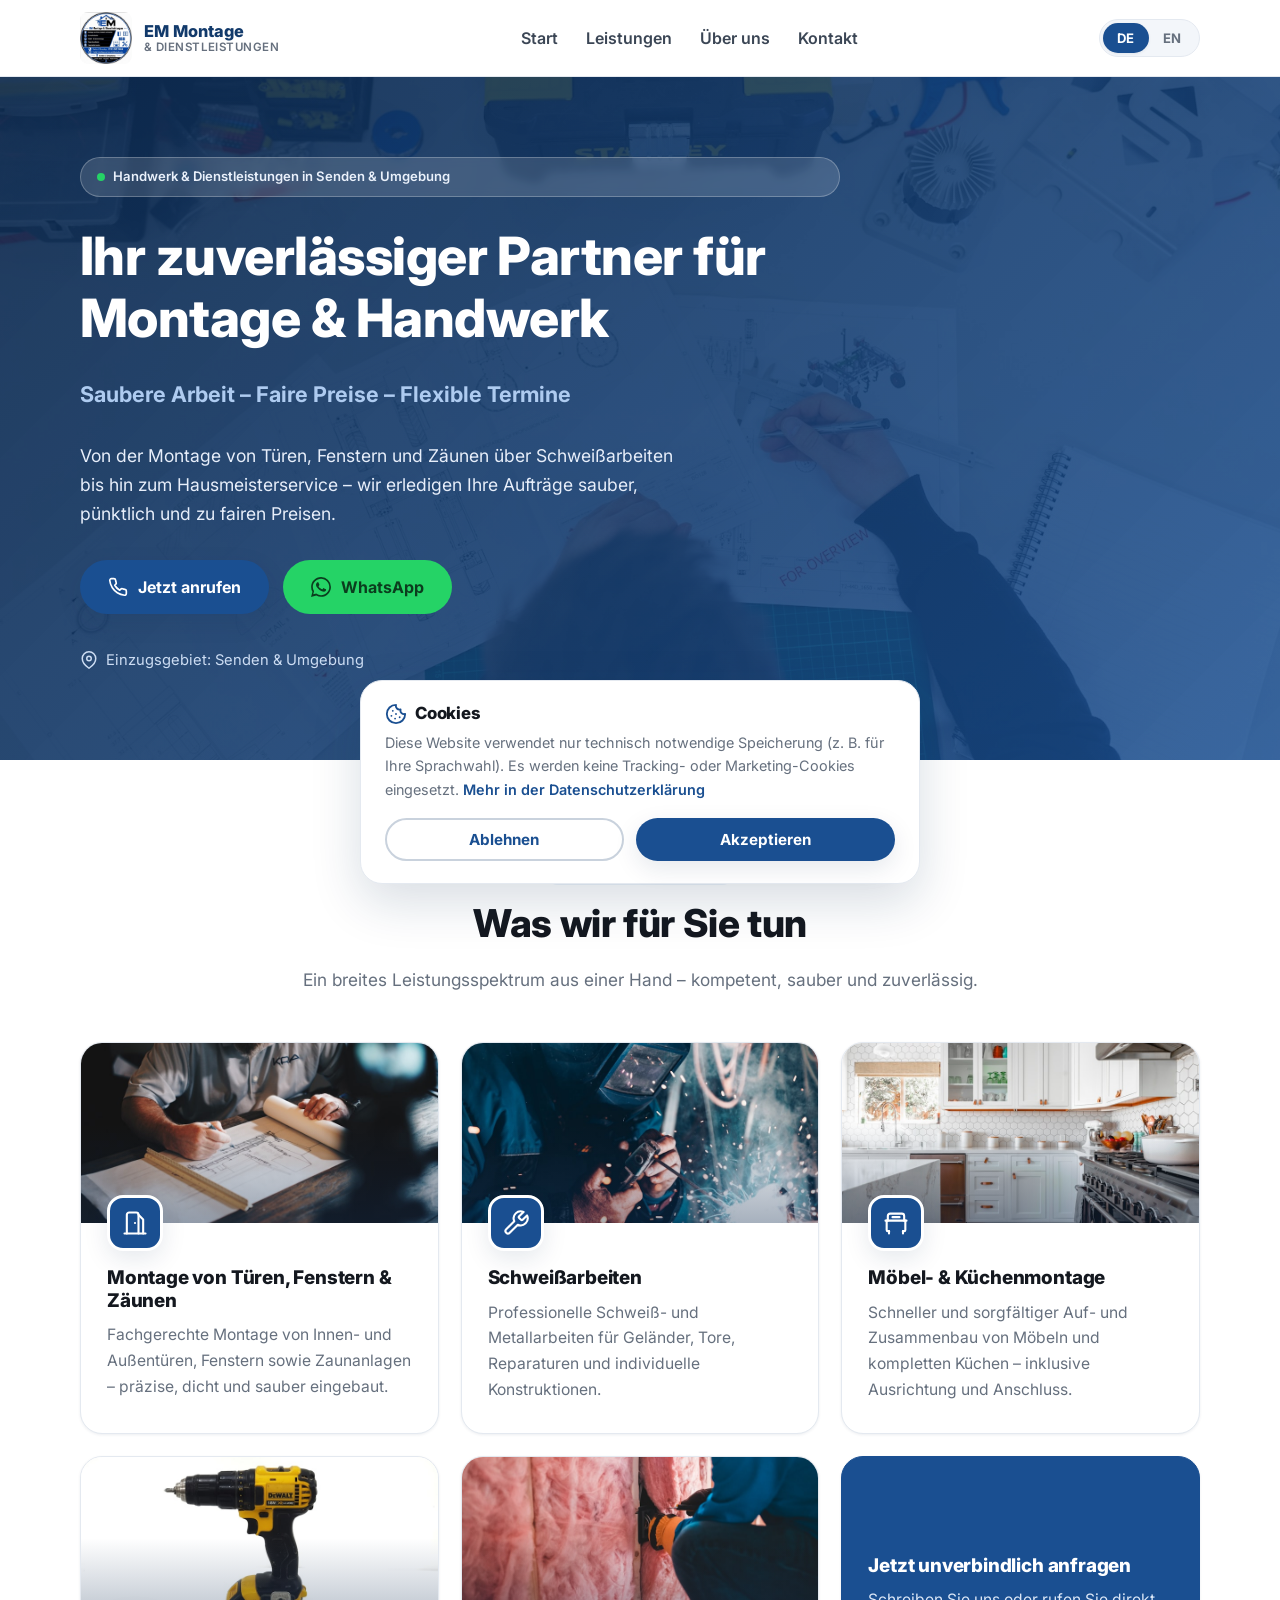
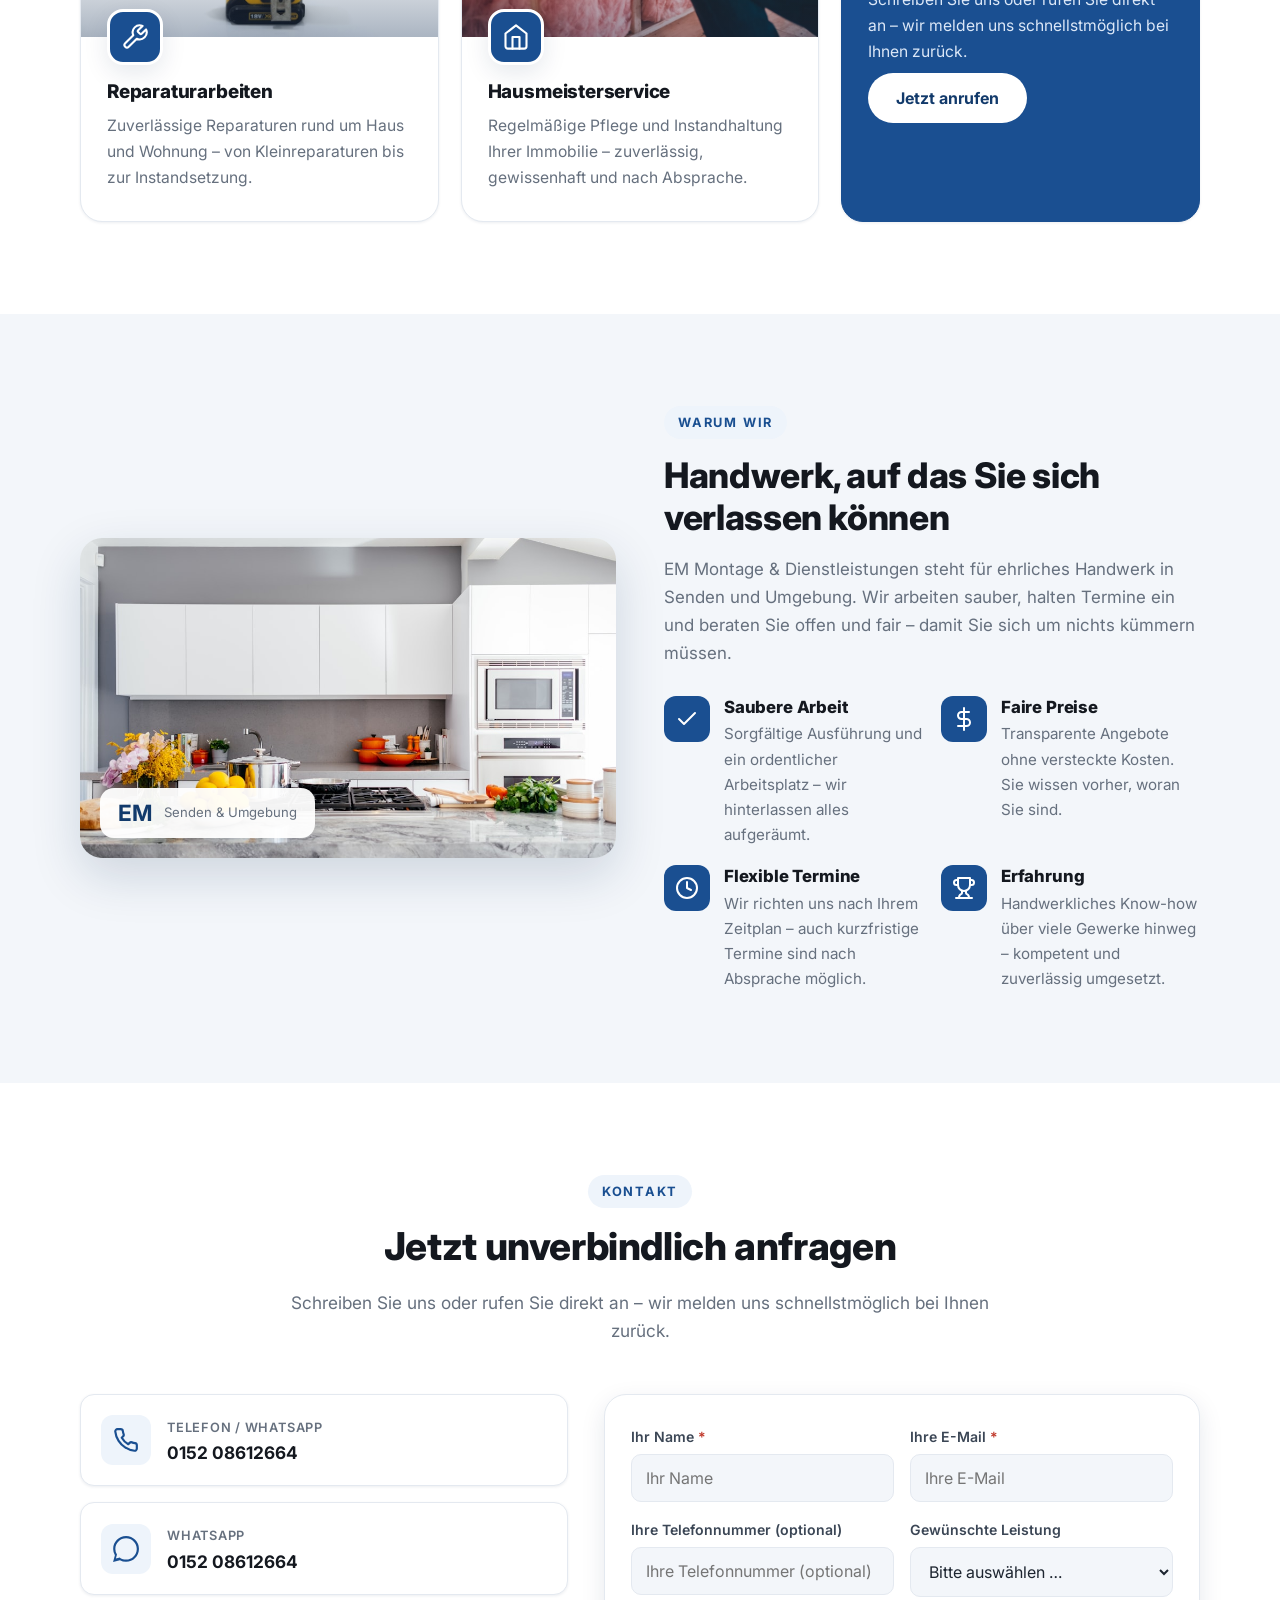
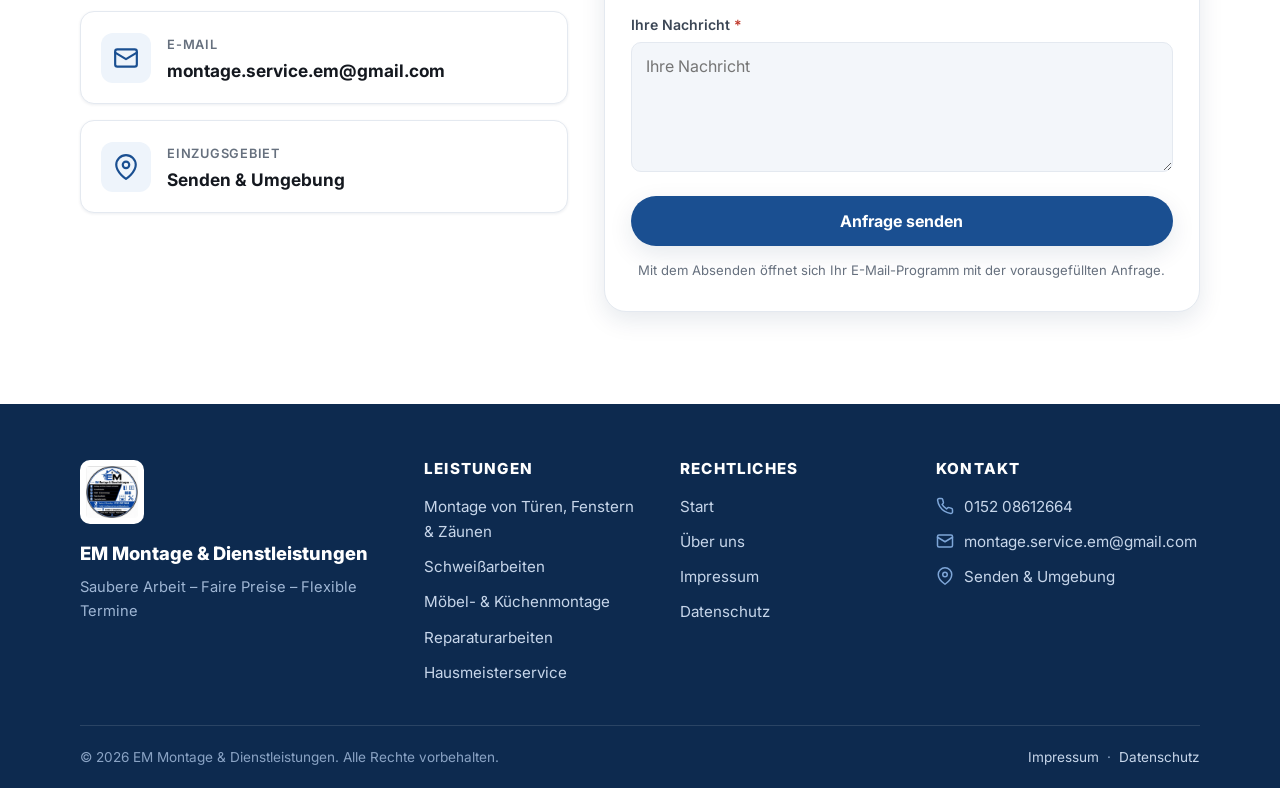
==== index.html @ 09f966a9 "feat: zweisprachige One-Page-Website für EM Montage & Dienstleistungen - Hero, Leistungen (5 Karten " ====
<!DOCTYPE html>
<html lang="de">
  <head>
    <meta charset="UTF-8" />
    <meta name="viewport" content="width=device-width, initial-scale=1.0" />
    <title data-i18n="meta.title">EM Montage & Dienstleistungen – Senden & Umgebung</title>
    <meta name="description" data-i18n-attr="content:meta.description" content="" />
    <meta name="theme-color" content="#1a4f91" />

    <!-- Schriftart -->
    <link rel="preconnect" href="https://fonts.googleapis.com" />
    <link rel="preconnect" href="https://fonts.gstatic.com" crossorigin />
    <link
      href="https://fonts.googleapis.com/css2?family=Inter:wght@400;500;600;700;800&display=swap"
      rel="stylesheet"
    />

    <link rel="icon" type="image/png" href="assets/img/EM_logo.png" />
    <link rel="stylesheet" href="css/styles.css" />
  </head>
  <body>
    <a class="skip-link" href="#leistungen">Zum Inhalt springen</a>

    <!-- ====================== HEADER / NAVBAR ====================== -->
    <header class="site-header">
      <div class="container navbar">
        <a class="brand" href="#start" aria-label="EM Montage & Dienstleistungen – Startseite">
          <img
            class="brand__logo"
            src="assets/img/EM_logo.png"
            alt="EM Montage & Dienstleistungen Logo"
          />
          <span class="brand__text">
            <span class="brand__name">EM Montage</span>
            <span class="brand__sub">& Dienstleistungen</span>
          </span>
        </a>

        <nav class="nav" id="primary-nav" aria-label="Hauptnavigation">
          <ul class="nav__list">
            <li><a class="nav__link" href="#start" data-i18n="nav.home">Start</a></li>
            <li><a class="nav__link" href="#leistungen" data-i18n="nav.services">Leistungen</a></li>
            <li><a class="nav__link" href="#ueber-uns" data-i18n="nav.about">Über uns</a></li>
            <li><a class="nav__link" href="#kontakt" data-i18n="nav.contact">Kontakt</a></li>
          </ul>
        </nav>

        <div class="nav-actions">
          <div class="lang-switch" role="group" data-i18n-attr="aria-label:nav.langLabel" aria-label="Sprache wechseln">
            <button type="button" class="lang-btn" data-lang-btn="de" aria-pressed="true">DE</button>
            <button type="button" class="lang-btn" data-lang-btn="en" aria-pressed="false">EN</button>
          </div>
          <button
            type="button"
            class="nav-toggle"
            data-nav-toggle
            aria-expanded="false"
            aria-controls="primary-nav"
            data-i18n-attr="aria-label:nav.menu"
            aria-label="Menü öffnen"
          >
            <span></span><span></span><span></span>
          </button>
        </div>
      </div>
    </header>

    <main>
      <!-- ====================== HERO ====================== -->
      <section class="hero" id="start">
        <div class="container">
          <div class="hero__inner">
            <span class="hero__badge" data-i18n="hero.badge"></span>
            <h1 class="hero__title" data-i18n="hero.title"></h1>
            <p class="hero__slogan" data-i18n="hero.slogan"></p>
            <p class="hero__text" data-i18n="hero.text"></p>
            <div class="hero__actions">
              <a class="btn btn--primary" href="tel:+4915208612664">
                <svg viewBox="0 0 24 24" fill="none" stroke="currentColor" stroke-width="2" stroke-linecap="round" stroke-linejoin="round" aria-hidden="true"><path d="M22 16.92v3a2 2 0 0 1-2.18 2 19.79 19.79 0 0 1-8.63-3.07 19.5 19.5 0 0 1-6-6 19.79 19.79 0 0 1-3.07-8.67A2 2 0 0 1 4.11 2h3a2 2 0 0 1 2 1.72c.13.96.36 1.9.7 2.81a2 2 0 0 1-.45 2.11L8.09 9.91a16 16 0 0 0 6 6l1.27-1.27a2 2 0 0 1 2.11-.45c.91.34 1.85.57 2.81.7A2 2 0 0 1 22 16.92z"/></svg>
                <span data-i18n="hero.callBtn">Jetzt anrufen</span>
              </a>
              <a class="btn btn--whatsapp" href="https://wa.me/4915208612664" target="_blank" rel="noopener">
                <svg viewBox="0 0 24 24" fill="currentColor" aria-hidden="true"><path d="M.057 24l1.687-6.163a11.867 11.867 0 0 1-1.587-5.946C.16 5.335 5.495 0 12.05 0a11.817 11.817 0 0 1 8.413 3.488 11.824 11.824 0 0 1 3.48 8.414c-.003 6.557-5.338 11.892-11.893 11.892a11.9 11.9 0 0 1-5.688-1.448L.057 24zm6.597-3.807c1.676.995 3.276 1.591 5.392 1.592 5.448 0 9.886-4.434 9.889-9.885.002-5.462-4.415-9.89-9.881-9.892-5.452 0-9.887 4.434-9.889 9.884a9.86 9.86 0 0 0 1.512 5.26l-.999 3.648 3.736-.981zm11.387-5.464c-.074-.124-.272-.198-.57-.347-.297-.149-1.758-.868-2.031-.967-.272-.099-.47-.149-.669.149-.198.297-.768.967-.941 1.165-.173.198-.347.223-.644.074-.297-.149-1.255-.462-2.39-1.475-.883-.788-1.48-1.761-1.653-2.059-.173-.297-.018-.458.13-.606.134-.133.297-.347.446-.521.151-.172.2-.296.3-.495.099-.198.05-.372-.025-.521-.075-.148-.669-1.611-.916-2.206-.242-.579-.487-.501-.669-.51l-.57-.01c-.198 0-.52.074-.792.372s-1.04 1.016-1.04 2.479 1.065 2.876 1.213 3.074c.149.198 2.095 3.2 5.076 4.487.71.306 1.263.489 1.694.626.712.226 1.36.194 1.872.118.571-.085 1.758-.719 2.006-1.413.247-.694.247-1.289.173-1.413z"/></svg>
                <span data-i18n="hero.whatsappBtn">WhatsApp</span>
              </a>
            </div>
            <span class="hero__region">
              <svg viewBox="0 0 24 24" fill="none" stroke="currentColor" stroke-width="2" stroke-linecap="round" stroke-linejoin="round" aria-hidden="true"><path d="M21 10c0 7-9 13-9 13s-9-6-9-13a9 9 0 0 1 18 0z"/><circle cx="12" cy="10" r="3"/></svg>
              <span data-i18n="hero.regionLabel"></span>
            </span>
          </div>
        </div>
      </section>

      <!-- ====================== LEISTUNGEN ====================== -->
      <section class="section" id="leistungen">
        <div class="container">
          <div class="section__head" data-reveal>
            <span class="eyebrow" data-i18n="services.eyebrow"></span>
            <h2 class="section__title" data-i18n="services.title"></h2>
            <p class="section__subtitle" data-i18n="services.subtitle"></p>
          </div>

          <div class="services-grid">
            <!-- 1: Türen, Fenster, Zäune -->
            <article class="service-card" data-reveal data-reveal-delay="1">
              <div class="service-card__media">
                <img src="assets/img/service-tueren.jpg" alt="Montage von Türen und Fenstern" loading="lazy" />
              </div>
              <div class="service-card__body">
                <span class="service-card__icon">
                  <svg viewBox="0 0 24 24" fill="none" stroke="currentColor" stroke-width="1.8" stroke-linecap="round" stroke-linejoin="round" aria-hidden="true"><path d="M3 21h18"/><path d="M5 21V5a2 2 0 0 1 2-2h6a2 2 0 0 1 2 2v16"/><path d="M12 12h.01"/><path d="M19 21V9l-4-4"/></svg>
                </span>
                <h3 class="service-card__title" data-i18n="services.1.title"></h3>
                <p class="service-card__text" data-i18n="services.1.text"></p>
              </div>
            </article>

            <!-- 2: Schweißarbeiten -->
            <article class="service-card" data-reveal data-reveal-delay="2">
              <div class="service-card__media">
                <img src="assets/img/service-schweissen.jpg" alt="Schweißarbeiten" loading="lazy" />
              </div>
              <div class="service-card__body">
                <span class="service-card__icon">
                  <svg viewBox="0 0 24 24" fill="none" stroke="currentColor" stroke-width="1.8" stroke-linecap="round" stroke-linejoin="round" aria-hidden="true"><path d="M14.7 6.3a1 1 0 0 0 0 1.4l1.6 1.6a1 1 0 0 0 1.4 0l3.77-3.77a6 6 0 0 1-7.94 7.94l-6.91 6.91a2.12 2.12 0 0 1-3-3l6.91-6.91a6 6 0 0 1 7.94-7.94l-3.76 3.76z"/></svg>
                </span>
                <h3 class="service-card__title" data-i18n="services.2.title"></h3>
                <p class="service-card__text" data-i18n="services.2.text"></p>
              </div>
            </article>

            <!-- 3: Möbel- & Küchenmontage -->
            <article class="service-card" data-reveal data-reveal-delay="3">
              <div class="service-card__media">
                <img src="assets/img/service-kueche.jpg" alt="Möbel- und Küchenmontage" loading="lazy" />
              </div>
              <div class="service-card__body">
                <span class="service-card__icon">
                  <svg viewBox="0 0 24 24" fill="none" stroke="currentColor" stroke-width="1.8" stroke-linecap="round" stroke-linejoin="round" aria-hidden="true"><path d="M3 10h18"/><path d="M5 10V6a2 2 0 0 1 2-2h10a2 2 0 0 1 2 2v4"/><path d="M4 10v8a1 1 0 0 0 1 1h1"/><path d="M20 10v8a1 1 0 0 1-1 1h-1"/><path d="M6 19v2"/><path d="M18 19v2"/><path d="M9 7h6"/></svg>
                </span>
                <h3 class="service-card__title" data-i18n="services.3.title"></h3>
                <p class="service-card__text" data-i18n="services.3.text"></p>
              </div>
            </article>

            <!-- 4: Reparaturarbeiten -->
            <article class="service-card" data-reveal data-reveal-delay="1">
              <div class="service-card__media">
                <img src="assets/img/service-reparatur.jpg" alt="Reparaturarbeiten" loading="lazy" />
              </div>
              <div class="service-card__body">
                <span class="service-card__icon">
                  <svg viewBox="0 0 24 24" fill="none" stroke="currentColor" stroke-width="1.8" stroke-linecap="round" stroke-linejoin="round" aria-hidden="true"><path d="M14.7 6.3a1 1 0 0 0 0 1.4l1.6 1.6a1 1 0 0 0 1.4 0l3.77-3.77a6 6 0 0 1-7.94 7.94l-6.91 6.91a2.12 2.12 0 0 1-3-3l6.91-6.91a6 6 0 0 1 7.94-7.94l-3.76 3.76z"/></svg>
                </span>
                <h3 class="service-card__title" data-i18n="services.4.title"></h3>
                <p class="service-card__text" data-i18n="services.4.text"></p>
              </div>
            </article>

            <!-- 5: Hausmeisterservice -->
            <article class="service-card" data-reveal data-reveal-delay="2">
              <div class="service-card__media">
                <img src="assets/img/service-hausmeister.jpg" alt="Hausmeisterservice" loading="lazy" />
              </div>
              <div class="service-card__body">
                <span class="service-card__icon">
                  <svg viewBox="0 0 24 24" fill="none" stroke="currentColor" stroke-width="1.8" stroke-linecap="round" stroke-linejoin="round" aria-hidden="true"><path d="m3 9 9-7 9 7v11a2 2 0 0 1-2 2H5a2 2 0 0 1-2-2z"/><path d="M9 22V12h6v10"/></svg>
                </span>
                <h3 class="service-card__title" data-i18n="services.5.title"></h3>
                <p class="service-card__text" data-i18n="services.5.text"></p>
              </div>
            </article>

            <!-- CTA-Karte -->
            <article class="service-card service-card--cta" data-reveal data-reveal-delay="3" style="background:var(--blue);border-color:var(--blue);color:#fff;">
              <h3 class="service-card__title" style="color:#fff" data-i18n="contact.title"></h3>
              <p class="service-card__text" style="color:#dbe7f7" data-i18n="contact.subtitle"></p>
              <a class="btn btn--light" href="#kontakt" style="margin-top:8px;align-self:flex-start" data-i18n="hero.callBtn"></a>
            </article>
          </div>
        </div>
      </section>

      <!-- ====================== ÜBER UNS ====================== -->
      <section class="section section--tint" id="ueber-uns">
        <div class="container">
          <div class="about">
            <div class="about__media" data-reveal>
              <img
                src="assets/img/about.jpg"
                alt="Handwerker bei der Arbeit"
                loading="lazy"
              />
              <div class="about__badge">
                <strong>EM</strong>
                <span data-i18n="footer.region">Senden &amp; Umgebung</span>
              </div>
            </div>

            <div data-reveal data-reveal-delay="1">
              <span class="eyebrow" data-i18n="about.eyebrow"></span>
              <h2 class="about__title" data-i18n="about.title"></h2>
              <p class="about__text" data-i18n="about.text"></p>

              <div class="trust-grid">
                <div class="trust-item">
                  <span class="trust-item__icon">
                    <svg viewBox="0 0 24 24" fill="none" stroke="currentColor" stroke-width="2" stroke-linecap="round" stroke-linejoin="round" aria-hidden="true"><path d="M20 6 9 17l-5-5"/></svg>
                  </span>
                  <div>
                    <h3 data-i18n="about.point1.title"></h3>
                    <p data-i18n="about.point1.text"></p>
                  </div>
                </div>
                <div class="trust-item">
                  <span class="trust-item__icon">
                    <svg viewBox="0 0 24 24" fill="none" stroke="currentColor" stroke-width="2" stroke-linecap="round" stroke-linejoin="round" aria-hidden="true"><line x1="12" y1="1" x2="12" y2="23"/><path d="M17 5H9.5a3.5 3.5 0 0 0 0 7h5a3.5 3.5 0 0 1 0 7H6"/></svg>
                  </span>
                  <div>
                    <h3 data-i18n="about.point2.title"></h3>
                    <p data-i18n="about.point2.text"></p>
                  </div>
                </div>
                <div class="trust-item">
                  <span class="trust-item__icon">
                    <svg viewBox="0 0 24 24" fill="none" stroke="currentColor" stroke-width="2" stroke-linecap="round" stroke-linejoin="round" aria-hidden="true"><circle cx="12" cy="12" r="10"/><polyline points="12 6 12 12 16 14"/></svg>
                  </span>
                  <div>
                    <h3 data-i18n="about.point3.title"></h3>
                    <p data-i18n="about.point3.text"></p>
                  </div>
                </div>
                <div class="trust-item">
                  <span class="trust-item__icon">
                    <svg viewBox="0 0 24 24" fill="none" stroke="currentColor" stroke-width="2" stroke-linecap="round" stroke-linejoin="round" aria-hidden="true"><path d="M6 9H4.5a2.5 2.5 0 0 1 0-5H6"/><path d="M18 9h1.5a2.5 2.5 0 0 0 0-5H18"/><path d="M4 22h16"/><path d="M10 14.66V17c0 .55-.47.98-.97 1.21C7.85 18.75 7 20.24 7 22"/><path d="M14 14.66V17c0 .55.47.98.97 1.21C16.15 18.75 17 20.24 17 22"/><path d="M18 2H6v7a6 6 0 0 0 12 0V2Z"/></svg>
                  </span>
                  <div>
                    <h3 data-i18n="about.point4.title"></h3>
                    <p data-i18n="about.point4.text"></p>
                  </div>
                </div>
              </div>
            </div>
          </div>
        </div>
      </section>

      <!-- ====================== KONTAKT ====================== -->
      <section class="section" id="kontakt">
        <div class="container">
          <div class="section__head" data-reveal>
            <span class="eyebrow" data-i18n="contact.eyebrow"></span>
            <h2 class="section__title" data-i18n="contact.title"></h2>
            <p class="section__subtitle" data-i18n="contact.subtitle"></p>
          </div>

          <div class="contact">
            <!-- Kontaktinfos -->
            <div class="contact-info" data-reveal>
              <a class="contact-card" href="tel:+4915208612664">
                <span class="contact-card__icon">
                  <svg viewBox="0 0 24 24" fill="none" stroke="currentColor" stroke-width="2" stroke-linecap="round" stroke-linejoin="round" aria-hidden="true"><path d="M22 16.92v3a2 2 0 0 1-2.18 2 19.79 19.79 0 0 1-8.63-3.07 19.5 19.5 0 0 1-6-6 19.79 19.79 0 0 1-3.07-8.67A2 2 0 0 1 4.11 2h3a2 2 0 0 1 2 1.72c.13.96.36 1.9.7 2.81a2 2 0 0 1-.45 2.11L8.09 9.91a16 16 0 0 0 6 6l1.27-1.27a2 2 0 0 1 2.11-.45c.91.34 1.85.57 2.81.7A2 2 0 0 1 22 16.92z"/></svg>
                </span>
                <span>
                  <span class="contact-card__label" data-i18n="contact.phoneLabel"></span><br />
                  <span class="contact-card__value">0152 08612664</span>
                </span>
              </a>

              <a class="contact-card" href="https://wa.me/4915208612664" target="_blank" rel="noopener">
                <span class="contact-card__icon">
                  <svg viewBox="0 0 24 24" fill="currentColor" aria-hidden="true"><path d="M.057 24l1.687-6.163a11.867 11.867 0 0 1-1.587-5.946C.16 5.335 5.495 0 12.05 0a11.817 11.817 0 0 1 8.413 3.488 11.824 11.824 0 0 1 3.48 8.414c-.003 6.557-5.338 11.892-11.893 11.892a11.9 11.9 0 0 1-5.688-1.448L.057 24zm6.597-3.807c1.676.995 3.276 1.591 5.392 1.592 5.448 0 9.886-4.434 9.889-9.885.002-5.462-4.415-9.89-9.881-9.892-5.452 0-9.887 4.434-9.889 9.884a9.86 9.86 0 0 0 1.512 5.26l-.999 3.648 3.736-.981z"/></svg>
                </span>
                <span>
                  <span class="contact-card__label">WhatsApp</span><br />
                  <span class="contact-card__value">0152 08612664</span>
                </span>
              </a>

              <a class="contact-card" href="mailto:montage.service.em@gmail.com">
                <span class="contact-card__icon">
                  <svg viewBox="0 0 24 24" fill="none" stroke="currentColor" stroke-width="2" stroke-linecap="round" stroke-linejoin="round" aria-hidden="true"><rect x="2" y="4" width="20" height="16" rx="2"/><path d="m22 7-10 6L2 7"/></svg>
                </span>
                <span>
                  <span class="contact-card__label" data-i18n="contact.emailLabel"></span><br />
                  <span class="contact-card__value">montage.service.em@gmail.com</span>
                </span>
              </a>

              <div class="contact-card">
                <span class="contact-card__icon">
                  <svg viewBox="0 0 24 24" fill="none" stroke="currentColor" stroke-width="2" stroke-linecap="round" stroke-linejoin="round" aria-hidden="true"><path d="M21 10c0 7-9 13-9 13s-9-6-9-13a9 9 0 0 1 18 0z"/><circle cx="12" cy="10" r="3"/></svg>
                </span>
                <span>
                  <span class="contact-card__label" data-i18n="contact.regionTitle"></span><br />
                  <span class="contact-card__value" data-i18n="contact.regionValue"></span>
                </span>
              </div>
            </div>

            <!-- Kontaktformular -->
            <form class="contact-form" id="contact-form" novalidate data-reveal data-reveal-delay="1">
              <p class="form-error" hidden></p>

              <div class="form-grid-2">
                <div class="form-row">
                  <label class="field-label" for="cf-name">
                    <span data-i18n="contact.form.name"></span> <span class="req">*</span>
                  </label>
                  <input class="input" type="text" id="cf-name" name="name" required data-i18n-attr="placeholder:contact.form.name" />
                </div>
                <div class="form-row">
                  <label class="field-label" for="cf-email">
                    <span data-i18n="contact.form.email"></span> <span class="req">*</span>
                  </label>
                  <input class="input" type="email" id="cf-email" name="email" required data-i18n-attr="placeholder:contact.form.email" />
                </div>
              </div>

              <div class="form-grid-2">
                <div class="form-row">
                  <label class="field-label" for="cf-phone" data-i18n="contact.form.phone"></label>
                  <input class="input" type="tel" id="cf-phone" name="phone" data-i18n-attr="placeholder:contact.form.phone" />
                </div>
                <div class="form-row">
                  <label class="field-label" for="cf-service" data-i18n="contact.form.service"></label>
                  <select class="select" id="cf-service" name="service">
                    <option value="" data-i18n="contact.form.serviceDefault"></option>
                    <option data-i18n="services.1.title"></option>
                    <option data-i18n="services.2.title"></option>
                    <option data-i18n="services.3.title"></option>
                    <option data-i18n="services.4.title"></option>
                    <option data-i18n="services.5.title"></option>
                  </select>
                </div>
              </div>

              <div class="form-row">
                <label class="field-label" for="cf-message">
                  <span data-i18n="contact.form.message"></span> <span class="req">*</span>
                </label>
                <textarea class="textarea" id="cf-message" name="message" required data-i18n-attr="placeholder:contact.form.message"></textarea>
              </div>

              <button type="submit" class="btn btn--primary btn--block" data-i18n="contact.form.submit"></button>
              <p class="form-note" data-i18n="contact.form.note"></p>
            </form>
          </div>
        </div>
      </section>
    </main>

    <!-- ====================== FOOTER ====================== -->
    <footer class="site-footer">
      <div class="container">
        <div class="footer-grid">
          <div class="footer-col footer-brand">
            <img class="footer-brand__logo" src="assets/img/EM_logo.png" alt="EM Montage & Dienstleistungen Logo" />
            <p class="footer-brand__name">EM Montage &amp; Dienstleistungen</p>
            <p class="footer-brand__tagline" data-i18n="footer.tagline"></p>
          </div>

          <div class="footer-col">
            <h4 data-i18n="footer.servicesTitle"></h4>
            <ul>
              <li><a href="#leistungen" data-i18n="services.1.title"></a></li>
              <li><a href="#leistungen" data-i18n="services.2.title"></a></li>
              <li><a href="#leistungen" data-i18n="services.3.title"></a></li>
              <li><a href="#leistungen" data-i18n="services.4.title"></a></li>
              <li><a href="#leistungen" data-i18n="services.5.title"></a></li>
            </ul>
          </div>

          <div class="footer-col">
            <h4 data-i18n="footer.linksTitle"></h4>
            <ul>
              <li><a href="#start" data-i18n="nav.home"></a></li>
              <li><a href="#ueber-uns" data-i18n="nav.about"></a></li>
              <li><a href="impressum.html" data-i18n="footer.imprint"></a></li>
              <li><a href="datenschutz.html" data-i18n="footer.privacy"></a></li>
            </ul>
          </div>

          <div class="footer-col">
            <h4 data-i18n="footer.contactTitle"></h4>
            <ul>
              <li class="footer-contact-item">
                <svg viewBox="0 0 24 24" fill="none" stroke="currentColor" stroke-width="2" stroke-linecap="round" stroke-linejoin="round" aria-hidden="true"><path d="M22 16.92v3a2 2 0 0 1-2.18 2 19.79 19.79 0 0 1-8.63-3.07 19.5 19.5 0 0 1-6-6 19.79 19.79 0 0 1-3.07-8.67A2 2 0 0 1 4.11 2h3a2 2 0 0 1 2 1.72c.13.96.36 1.9.7 2.81a2 2 0 0 1-.45 2.11L8.09 9.91a16 16 0 0 0 6 6l1.27-1.27a2 2 0 0 1 2.11-.45c.91.34 1.85.57 2.81.7A2 2 0 0 1 22 16.92z"/></svg>
                <a href="tel:+4915208612664">0152 08612664</a>
              </li>
              <li class="footer-contact-item">
                <svg viewBox="0 0 24 24" fill="none" stroke="currentColor" stroke-width="2" stroke-linecap="round" stroke-linejoin="round" aria-hidden="true"><rect x="2" y="4" width="20" height="16" rx="2"/><path d="m22 7-10 6L2 7"/></svg>
                <a href="mailto:montage.service.em@gmail.com">montage.service.em@gmail.com</a>
              </li>
              <li class="footer-contact-item">
                <svg viewBox="0 0 24 24" fill="none" stroke="currentColor" stroke-width="2" stroke-linecap="round" stroke-linejoin="round" aria-hidden="true"><path d="M21 10c0 7-9 13-9 13s-9-6-9-13a9 9 0 0 1 18 0z"/><circle cx="12" cy="10" r="3"/></svg>
                <span data-i18n="footer.region"></span>
              </li>
            </ul>
          </div>
        </div>

        <div class="footer-bottom">
          <span>&copy; <span id="current-year">2026</span> EM Montage &amp; Dienstleistungen. <span data-i18n="footer.rights"></span></span>
          <span>
            <a href="impressum.html" data-i18n="footer.imprint"></a>
            &nbsp;·&nbsp;
            <a href="datenschutz.html" data-i18n="footer.privacy"></a>
          </span>
        </div>
      </div>
    </footer>

    <!-- ====================== COOKIE-BANNER ====================== -->
    <aside class="cookie-banner" id="cookie-banner" role="dialog" aria-live="polite" aria-label="Cookie-Hinweis" hidden>
      <h2 class="cookie-banner__title">
        <svg viewBox="0 0 24 24" fill="none" stroke="currentColor" stroke-width="2" stroke-linecap="round" stroke-linejoin="round" aria-hidden="true"><path d="M12 2a10 10 0 1 0 10 10 4 4 0 0 1-5-5 4 4 0 0 1-5-5"/><path d="M8.5 8.5v.01"/><path d="M16 15.5v.01"/><path d="M12 12v.01"/><path d="M11 17v.01"/><path d="M7 14v.01"/></svg>
        Cookies
      </h2>
      <p class="cookie-banner__text">
        <span data-i18n="cookie.text"></span>
        <a href="datenschutz.html" data-i18n="cookie.privacyLink"></a>
      </p>
      <div class="cookie-banner__actions">
        <button type="button" class="btn btn--ghost" data-cookie-decline data-i18n="cookie.decline"></button>
        <button type="button" class="btn btn--primary" data-cookie-accept data-i18n="cookie.accept"></button>
      </div>
    </aside>

    <script src="js/translations.js"></script>
    <script src="js/main.js" defer></script>
  </body>
</html>
---- css/styles.css ----
/* =================================================================
   EM Montage & Dienstleistungen – Stylesheet
   Farbwelt aus dem Logo: Blau (#1a4f91), Schwarz, Weiß
   Mobile-First, responsiv, dezente Animationen
   ================================================================= */

:root {
  /* Marke */
  --blue: #1a4f91;
  --blue-dark: #123a6b;
  --blue-darker: #0d2a4f;
  --blue-light: #2e6bb8;
  --blue-tint: #eef4fb;
  --blue-tint-2: #dde9f7;

  /* Neutral */
  --black: #14181f;
  --ink: #1d2530;
  --gray-700: #3b4655;
  --gray-500: #66707e;
  --gray-300: #c9d2dd;
  --gray-200: #e4e9f0;
  --gray-100: #f3f6fa;
  --white: #ffffff;

  /* Akzent (WhatsApp) */
  --green: #25d366;
  --green-dark: #1da851;

  /* System */
  --shadow-sm: 0 1px 3px rgba(13, 42, 79, 0.08);
  --shadow-md: 0 8px 24px rgba(13, 42, 79, 0.1);
  --shadow-lg: 0 18px 50px rgba(13, 42, 79, 0.16);
  --radius: 14px;
  --radius-lg: 22px;
  --radius-pill: 999px;
  --container: 1160px;
  --header-h: 76px;
  --transition: 0.25s cubic-bezier(0.4, 0, 0.2, 1);

  --font: "Inter", system-ui, -apple-system, "Segoe UI", Roboto, Helvetica,
    Arial, sans-serif;
}

/* -------- Reset / Basis -------- */
*,
*::before,
*::after {
  box-sizing: border-box;
}

html {
  scroll-behavior: smooth;
  scroll-padding-top: var(--header-h);
  -webkit-text-size-adjust: 100%;
}

body {
  margin: 0;
  font-family: var(--font);
  font-size: 1rem;
  line-height: 1.65;
  color: var(--ink);
  background: var(--white);
  -webkit-font-smoothing: antialiased;
  overflow-x: hidden;
}

body.nav-open {
  overflow: hidden;
}

img {
  max-width: 100%;
  display: block;
}

a {
  color: var(--blue);
  text-decoration: none;
  transition: color var(--transition);
}
a:hover {
  color: var(--blue-dark);
}

h1,
h2,
h3,
h4 {
  font-weight: 800;
  line-height: 1.18;
  color: var(--black);
  letter-spacing: -0.01em;
  margin: 0 0 0.5em;
}

p {
  margin: 0 0 1em;
}

ul {
  margin: 0;
  padding: 0;
  list-style: none;
}

:focus-visible {
  outline: 3px solid var(--blue-light);
  outline-offset: 2px;
  border-radius: 4px;
}

/* -------- Layout-Helfer -------- */
.container {
  width: 100%;
  max-width: var(--container);
  margin: 0 auto;
  padding: 0 20px;
}

.section {
  padding: 72px 0;
}

.section--tint {
  background: var(--gray-100);
}

.section__head {
  max-width: 720px;
  margin: 0 auto 48px;
  text-align: center;
}

.eyebrow {
  display: inline-block;
  font-size: 0.8rem;
  font-weight: 700;
  letter-spacing: 0.14em;
  text-transform: uppercase;
  color: var(--blue);
  background: var(--blue-tint);
  padding: 6px 14px;
  border-radius: var(--radius-pill);
  margin-bottom: 16px;
}

.section__title {
  font-size: clamp(1.7rem, 4vw, 2.4rem);
}

.section__subtitle {
  color: var(--gray-500);
  font-size: 1.08rem;
  margin: 0;
}

.skip-link {
  position: absolute;
  left: -9999px;
  top: 0;
  background: var(--blue);
  color: #fff;
  padding: 10px 16px;
  border-radius: 0 0 8px 0;
  z-index: 2000;
}
.skip-link:focus {
  left: 0;
  color: #fff;
}

/* -------- Buttons -------- */
.btn {
  display: inline-flex;
  align-items: center;
  justify-content: center;
  gap: 10px;
  font-family: inherit;
  font-size: 1rem;
  font-weight: 700;
  line-height: 1;
  padding: 15px 26px;
  border: 2px solid transparent;
  border-radius: var(--radius-pill);
  cursor: pointer;
  transition: transform var(--transition), box-shadow var(--transition),
    background var(--transition), color var(--transition),
    border-color var(--transition);
  white-space: nowrap;
}
.btn:hover {
  transform: translateY(-2px);
}
.btn svg {
  width: 20px;
  height: 20px;
  flex: none;
}

.btn--primary {
  background: var(--blue);
  color: #fff;
  box-shadow: var(--shadow-md);
}
.btn--primary:hover {
  background: var(--blue-dark);
  color: #fff;
}

.btn--whatsapp {
  background: var(--green);
  color: #0b3d1e;
}
.btn--whatsapp:hover {
  background: var(--green-dark);
  color: #fff;
}

.btn--ghost {
  background: transparent;
  color: var(--blue);
  border-color: var(--gray-300);
}
.btn--ghost:hover {
  border-color: var(--blue);
  background: var(--blue-tint);
}

.btn--light {
  background: #fff;
  color: var(--blue-dark);
}
.btn--light:hover {
  background: var(--gray-100);
}

.btn--block {
  width: 100%;
}

/* =================================================================
   Header / Navbar
   ================================================================= */
.site-header {
  position: sticky;
  top: 0;
  z-index: 1000;
  background: rgba(255, 255, 255, 0.92);
  backdrop-filter: saturate(180%) blur(10px);
  -webkit-backdrop-filter: saturate(180%) blur(10px);
  border-bottom: 1px solid var(--gray-200);
  transition: box-shadow var(--transition), background var(--transition);
}
.site-header.is-scrolled {
  box-shadow: var(--shadow-sm);
}

.navbar {
  display: flex;
  align-items: center;
  justify-content: space-between;
  gap: 16px;
  height: var(--header-h);
}

.brand {
  display: flex;
  align-items: center;
  gap: 12px;
  font-weight: 800;
  color: var(--black);
  flex: none;
}
.brand:hover {
  color: var(--black);
}
.brand__logo {
  height: 52px;
  width: auto;
  border-radius: 8px;
}
.brand__text {
  display: flex;
  flex-direction: column;
  line-height: 1.1;
}
.brand__name {
  font-size: 1.02rem;
  font-weight: 800;
  color: var(--blue-dark);
}
.brand__sub {
  font-size: 0.72rem;
  font-weight: 600;
  letter-spacing: 0.04em;
  color: var(--gray-500);
  text-transform: uppercase;
}

/* Navigation */
.nav {
  display: flex;
  align-items: center;
  gap: 28px;
}
.nav__list {
  display: flex;
  align-items: center;
  gap: 28px;
}
.nav__link {
  font-weight: 600;
  color: var(--gray-700);
  position: relative;
  padding: 4px 0;
}
.nav__link::after {
  content: "";
  position: absolute;
  left: 0;
  bottom: -4px;
  width: 0;
  height: 2px;
  background: var(--blue);
  transition: width var(--transition);
}
.nav__link:hover {
  color: var(--blue-dark);
}
.nav__link:hover::after {
  width: 100%;
}

/* Sprach-Toggle */
.lang-switch {
  display: inline-flex;
  align-items: center;
  background: var(--gray-100);
  border: 1px solid var(--gray-200);
  border-radius: var(--radius-pill);
  padding: 3px;
  flex: none;
}
.lang-btn {
  font-family: inherit;
  font-size: 0.82rem;
  font-weight: 700;
  letter-spacing: 0.04em;
  color: var(--gray-500);
  background: transparent;
  border: none;
  padding: 7px 14px;
  border-radius: var(--radius-pill);
  cursor: pointer;
  transition: background var(--transition), color var(--transition);
}
.lang-btn.is-active {
  background: var(--blue);
  color: #fff;
  box-shadow: var(--shadow-sm);
}

.nav-actions {
  display: flex;
  align-items: center;
  gap: 14px;
  flex: none;
}

/* Hamburger */
.nav-toggle {
  display: none;
  flex-direction: column;
  justify-content: center;
  gap: 5px;
  width: 44px;
  height: 44px;
  background: transparent;
  border: 1px solid var(--gray-200);
  border-radius: 10px;
  cursor: pointer;
  padding: 0 10px;
}
.nav-toggle span {
  display: block;
  height: 2px;
  width: 100%;
  background: var(--blue-dark);
  border-radius: 2px;
  transition: transform var(--transition), opacity var(--transition);
}
.nav-toggle.is-open span:nth-child(1) {
  transform: translateY(7px) rotate(45deg);
}
.nav-toggle.is-open span:nth-child(2) {
  opacity: 0;
}
.nav-toggle.is-open span:nth-child(3) {
  transform: translateY(-7px) rotate(-45deg);
}

/* =================================================================
   Hero
   ================================================================= */
.hero {
  position: relative;
  color: #fff;
  background: linear-gradient(
      135deg,
      rgba(13, 42, 79, 0.92),
      rgba(26, 79, 145, 0.85)
    ),
    url("../assets/img/hero.jpg") center / cover no-repeat;
}
.hero__inner {
  display: grid;
  gap: 28px;
  padding: 80px 0 88px;
  max-width: 760px;
}
.hero__badge {
  display: inline-flex;
  align-items: center;
  gap: 8px;
  align-self: flex-start;
  font-size: 0.82rem;
  font-weight: 600;
  background: rgba(255, 255, 255, 0.14);
  border: 1px solid rgba(255, 255, 255, 0.25);
  color: #eaf1fb;
  padding: 8px 16px;
  border-radius: var(--radius-pill);
  backdrop-filter: blur(4px);
}
.hero__badge::before {
  content: "";
  width: 8px;
  height: 8px;
  border-radius: 50%;
  background: var(--green);
}
.hero__title {
  color: #fff;
  font-size: clamp(2rem, 5.5vw, 3.3rem);
  margin: 0;
}
.hero__slogan {
  font-size: clamp(1.05rem, 2.5vw, 1.35rem);
  font-weight: 700;
  color: #aecbf0;
  margin: 0;
}
.hero__text {
  font-size: 1.1rem;
  color: #e7eefa;
  max-width: 620px;
  margin: 0;
}
.hero__actions {
  display: flex;
  flex-wrap: wrap;
  gap: 14px;
  margin-top: 4px;
}
.hero__region {
  display: inline-flex;
  align-items: center;
  gap: 8px;
  font-size: 0.92rem;
  color: #cdddf3;
  margin-top: 6px;
}
.hero__region svg {
  width: 18px;
  height: 18px;
  flex: none;
}

/* =================================================================
   Leistungen
   ================================================================= */
.services-grid {
  display: grid;
  grid-template-columns: 1fr;
  gap: 22px;
}

.service-card {
  background: #fff;
  border: 1px solid var(--gray-200);
  border-radius: var(--radius-lg);
  box-shadow: var(--shadow-sm);
  transition: transform var(--transition), box-shadow var(--transition),
    border-color var(--transition);
  position: relative;
  overflow: hidden;
  display: flex;
  flex-direction: column;
}
.service-card:hover {
  transform: translateY(-6px);
  box-shadow: var(--shadow-lg);
  border-color: var(--blue-tint-2);
}

/* Foto-Kopf der Karte */
.service-card__media {
  position: relative;
  height: 180px;
  overflow: hidden;
  background: var(--blue-tint);
}
.service-card__media img {
  width: 100%;
  height: 100%;
  object-fit: cover;
  transition: transform 0.5s ease;
}
.service-card:hover .service-card__media img {
  transform: scale(1.06);
}
.service-card__media::after {
  content: "";
  position: absolute;
  inset: 0;
  background: linear-gradient(
    180deg,
    rgba(13, 42, 79, 0) 45%,
    rgba(13, 42, 79, 0.35) 100%
  );
}

.service-card__body {
  padding: 30px 26px 30px;
  display: flex;
  flex-direction: column;
  flex: 1;
}

.service-card__icon {
  display: inline-flex;
  align-items: center;
  justify-content: center;
  width: 56px;
  height: 56px;
  border-radius: 16px;
  background: var(--blue);
  color: #fff;
  box-shadow: var(--shadow-md);
  /* Über den Bildrand schieben */
  margin: -58px 0 16px;
  position: relative;
  z-index: 1;
  border: 3px solid #fff;
}
.service-card__icon svg {
  width: 28px;
  height: 28px;
}
.service-card__title {
  font-size: 1.18rem;
  margin-bottom: 10px;
}
.service-card__text {
  color: var(--gray-500);
  margin: 0;
  font-size: 0.98rem;
}

/* CTA-Karte ohne Foto behält Innenabstand */
.service-card--cta {
  padding: 30px 26px;
  justify-content: center;
}

/* =================================================================
   Über uns / Warum wir
   ================================================================= */
.about {
  display: grid;
  gap: 48px;
  align-items: center;
}
.about__media {
  position: relative;
  border-radius: var(--radius-lg);
  overflow: hidden;
  box-shadow: var(--shadow-lg);
  min-height: 320px;
}
.about__media img {
  width: 100%;
  height: 100%;
  object-fit: cover;
  position: absolute;
  inset: 0;
}
.about__badge {
  position: absolute;
  left: 20px;
  bottom: 20px;
  background: rgba(255, 255, 255, 0.95);
  border-radius: var(--radius);
  padding: 14px 18px;
  box-shadow: var(--shadow-md);
  display: flex;
  align-items: center;
  gap: 12px;
}
.about__badge strong {
  font-size: 1.4rem;
  color: var(--blue-dark);
  display: block;
  line-height: 1;
}
.about__badge span {
  font-size: 0.82rem;
  color: var(--gray-500);
}

.about__title {
  font-size: clamp(1.6rem, 3.5vw, 2.2rem);
}
.about__text {
  color: var(--gray-500);
  font-size: 1.06rem;
  margin-bottom: 28px;
}

.trust-grid {
  display: grid;
  grid-template-columns: 1fr;
  gap: 18px;
}
.trust-item {
  display: flex;
  gap: 14px;
  align-items: flex-start;
}
.trust-item__icon {
  flex: none;
  width: 46px;
  height: 46px;
  border-radius: 12px;
  background: var(--blue);
  color: #fff;
  display: inline-flex;
  align-items: center;
  justify-content: center;
}
.trust-item__icon svg {
  width: 24px;
  height: 24px;
}
.trust-item h3 {
  font-size: 1.05rem;
  margin: 2px 0 4px;
}
.trust-item p {
  margin: 0;
  color: var(--gray-500);
  font-size: 0.95rem;
}

/* =================================================================
   Kontakt
   ================================================================= */
.contact {
  display: grid;
  gap: 36px;
}

.contact-info {
  display: grid;
  gap: 16px;
  align-content: start;
}
.contact-card {
  display: flex;
  align-items: center;
  gap: 16px;
  background: #fff;
  border: 1px solid var(--gray-200);
  border-radius: var(--radius);
  padding: 18px 20px;
  box-shadow: var(--shadow-sm);
  transition: transform var(--transition), box-shadow var(--transition);
}
.contact-card:hover {
  transform: translateY(-3px);
  box-shadow: var(--shadow-md);
}
.contact-card__icon {
  flex: none;
  width: 50px;
  height: 50px;
  border-radius: 12px;
  background: var(--blue-tint);
  color: var(--blue);
  display: inline-flex;
  align-items: center;
  justify-content: center;
}
.contact-card__icon svg {
  width: 26px;
  height: 26px;
}
.contact-card__label {
  font-size: 0.8rem;
  text-transform: uppercase;
  letter-spacing: 0.06em;
  color: var(--gray-500);
  font-weight: 600;
}
.contact-card__value {
  font-size: 1.08rem;
  font-weight: 700;
  color: var(--black);
}
.contact-card__value a {
  color: var(--black);
}
.contact-card__value a:hover {
  color: var(--blue);
}

/* Formular */
.contact-form {
  background: #fff;
  border: 1px solid var(--gray-200);
  border-radius: var(--radius-lg);
  padding: 30px 26px;
  box-shadow: var(--shadow-md);
}
.form-row {
  margin-bottom: 16px;
}
.form-grid-2 {
  display: grid;
  grid-template-columns: 1fr;
  gap: 16px;
}
.field-label {
  display: block;
  font-size: 0.88rem;
  font-weight: 600;
  color: var(--gray-700);
  margin-bottom: 6px;
}
.field-label .req {
  color: #c0392b;
}
.input,
.textarea,
.select {
  width: 100%;
  font-family: inherit;
  font-size: 1rem;
  color: var(--ink);
  background: var(--gray-100);
  border: 1.5px solid var(--gray-200);
  border-radius: 10px;
  padding: 13px 14px;
  transition: border-color var(--transition), background var(--transition),
    box-shadow var(--transition);
}
.input:focus,
.textarea:focus,
.select:focus {
  outline: none;
  border-color: var(--blue);
  background: #fff;
  box-shadow: 0 0 0 4px var(--blue-tint);
}
.textarea {
  resize: vertical;
  min-height: 130px;
}
.form-error {
  color: #c0392b;
  font-size: 0.9rem;
  font-weight: 600;
  margin: 0 0 12px;
}
.form-note {
  font-size: 0.82rem;
  color: var(--gray-500);
  margin: 14px 0 0;
  text-align: center;
}

/* =================================================================
   Footer
   ================================================================= */
.site-footer {
  background: var(--blue-darker);
  color: #c7d6ea;
  padding: 56px 0 0;
}
.footer-grid {
  display: grid;
  grid-template-columns: 1fr;
  gap: 36px;
  padding-bottom: 40px;
}
.footer-brand__logo {
  height: 64px;
  width: auto;
  border-radius: 10px;
  background: #fff;
  padding: 6px;
  margin-bottom: 14px;
}
.footer-brand__name {
  color: #fff;
  font-size: 1.15rem;
  font-weight: 800;
  margin: 0 0 6px;
}
.footer-brand__tagline {
  color: #9fb6d4;
  font-size: 0.92rem;
  max-width: 320px;
  margin: 0;
}
.footer-col h4 {
  color: #fff;
  font-size: 0.95rem;
  text-transform: uppercase;
  letter-spacing: 0.08em;
  margin-bottom: 16px;
}
.footer-col ul {
  display: grid;
  gap: 10px;
}
.footer-col a,
.footer-col li {
  color: #c7d6ea;
  font-size: 0.95rem;
}
.footer-col a:hover {
  color: #fff;
}
.footer-contact-item {
  display: flex;
  gap: 10px;
  align-items: flex-start;
}
.footer-contact-item svg {
  width: 18px;
  height: 18px;
  flex: none;
  margin-top: 3px;
  color: #7ea6d8;
}
.footer-bottom {
  border-top: 1px solid rgba(255, 255, 255, 0.12);
  padding: 20px 0;
  display: flex;
  flex-direction: column;
  gap: 10px;
  align-items: center;
  text-align: center;
  font-size: 0.85rem;
  color: #8aa3c4;
}
.footer-bottom a {
  color: #c7d6ea;
}

/* =================================================================
   Cookie-Banner
   ================================================================= */
.cookie-banner {
  position: fixed;
  left: 16px;
  right: 16px;
  bottom: 16px;
  z-index: 1500;
  max-width: 560px;
  margin: 0 auto;
  background: #fff;
  border: 1px solid var(--gray-200);
  border-radius: var(--radius-lg);
  box-shadow: var(--shadow-lg);
  padding: 22px 24px;
  transform: translateY(140%);
  opacity: 0;
  transition: transform 0.35s ease, opacity 0.35s ease;
}
.cookie-banner.is-visible {
  transform: translateY(0);
  opacity: 1;
}
.cookie-banner__title {
  font-size: 1.05rem;
  margin: 0 0 6px;
  display: flex;
  align-items: center;
  gap: 8px;
}
.cookie-banner__title svg {
  width: 22px;
  height: 22px;
  color: var(--blue);
}
.cookie-banner__text {
  font-size: 0.9rem;
  color: var(--gray-500);
  margin: 0 0 16px;
}
.cookie-banner__text a {
  font-weight: 600;
}
.cookie-banner__actions {
  display: flex;
  gap: 12px;
  flex-wrap: wrap;
}
.cookie-banner__actions .btn {
  flex: 1 1 auto;
  padding: 12px 18px;
  font-size: 0.95rem;
}

/* =================================================================
   Rechtsseiten (Impressum / Datenschutz)
   ================================================================= */
.legal {
  padding: 56px 0 72px;
}
.legal__wrap {
  max-width: 820px;
  margin: 0 auto;
}
.legal__back {
  display: inline-block;
  font-weight: 600;
  margin-bottom: 24px;
}
.legal h1 {
  font-size: clamp(1.8rem, 4vw, 2.4rem);
  margin-bottom: 28px;
}
.legal h2 {
  font-size: 1.25rem;
  margin: 34px 0 10px;
  color: var(--blue-dark);
}
.legal h3 {
  font-size: 1.05rem;
  margin: 22px 0 6px;
}
.legal p {
  color: var(--gray-700);
}
.legal .legal-block {
  background: var(--gray-100);
  border: 1px solid var(--gray-200);
  border-radius: var(--radius);
  padding: 18px 22px;
  margin: 16px 0;
}

/* =================================================================
   Scroll-Reveal
   ================================================================= */
[data-reveal] {
  opacity: 0;
  transform: translateY(24px);
  transition: opacity 0.6s ease, transform 0.6s ease;
}
[data-reveal].is-visible {
  opacity: 1;
  transform: none;
}
[data-reveal][data-reveal-delay="1"] { transition-delay: 0.08s; }
[data-reveal][data-reveal-delay="2"] { transition-delay: 0.16s; }
[data-reveal][data-reveal-delay="3"] { transition-delay: 0.24s; }
[data-reveal][data-reveal-delay="4"] { transition-delay: 0.32s; }

@media (prefers-reduced-motion: reduce) {
  * {
    animation-duration: 0.001ms !important;
    transition-duration: 0.001ms !important;
    scroll-behavior: auto !important;
  }
  [data-reveal] {
    opacity: 1;
    transform: none;
  }
}

/* =================================================================
   Responsive
   ================================================================= */
@media (min-width: 600px) {
  .services-grid {
    grid-template-columns: repeat(2, 1fr);
  }
  .trust-grid {
    grid-template-columns: repeat(2, 1fr);
  }
  .form-grid-2 {
    grid-template-columns: 1fr 1fr;
  }
  .footer-bottom {
    flex-direction: row;
    justify-content: space-between;
  }
}

@media (min-width: 900px) {
  .section {
    padding: 92px 0;
  }
  .services-grid {
    grid-template-columns: repeat(3, 1fr);
  }
  .about {
    grid-template-columns: 1fr 1fr;
  }
  .contact {
    grid-template-columns: 0.9fr 1.1fr;
    align-items: start;
  }
  .footer-grid {
    grid-template-columns: 1.4fr 1fr 1fr 1.2fr;
  }
}

/* Mobile-Navigation */
@media (max-width: 859px) {
  .nav-toggle {
    display: flex;
  }
  .nav {
    position: fixed;
    top: var(--header-h);
    left: 0;
    right: 0;
    bottom: 0;
    flex-direction: column;
    justify-content: flex-start;
    gap: 0;
    background: #fff;
    padding: 24px 24px 40px;
    transform: translateX(100%);
    transition: transform var(--transition);
    overflow-y: auto;
    box-shadow: var(--shadow-lg);
  }
  .nav.is-open {
    transform: translateX(0);
  }
  .nav__list {
    flex-direction: column;
    align-items: stretch;
    gap: 4px;
    width: 100%;
  }
  .nav__link {
    display: block;
    padding: 14px 4px;
    font-size: 1.1rem;
    border-bottom: 1px solid var(--gray-200);
  }
  .nav__link::after {
    display: none;
  }
}

@media (min-width: 860px) {
  .nav {
    display: flex !important;
  }
}
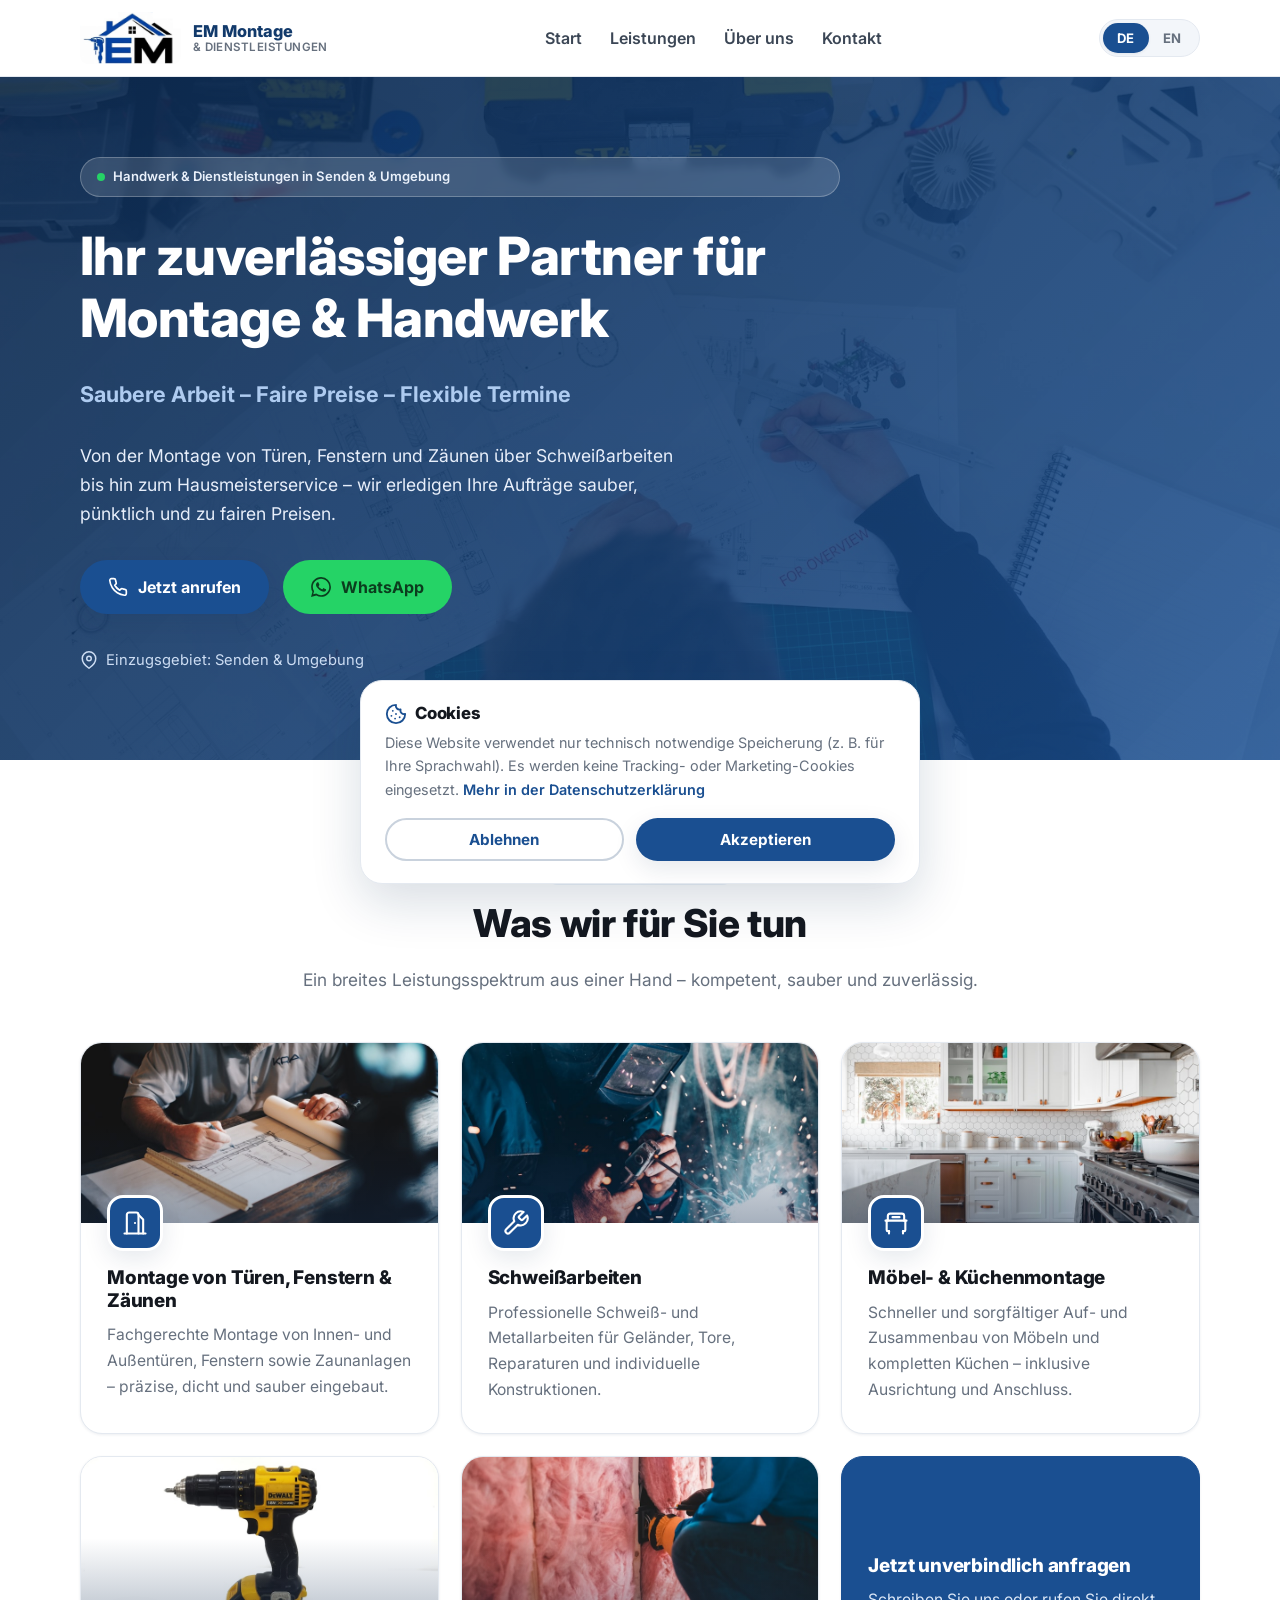
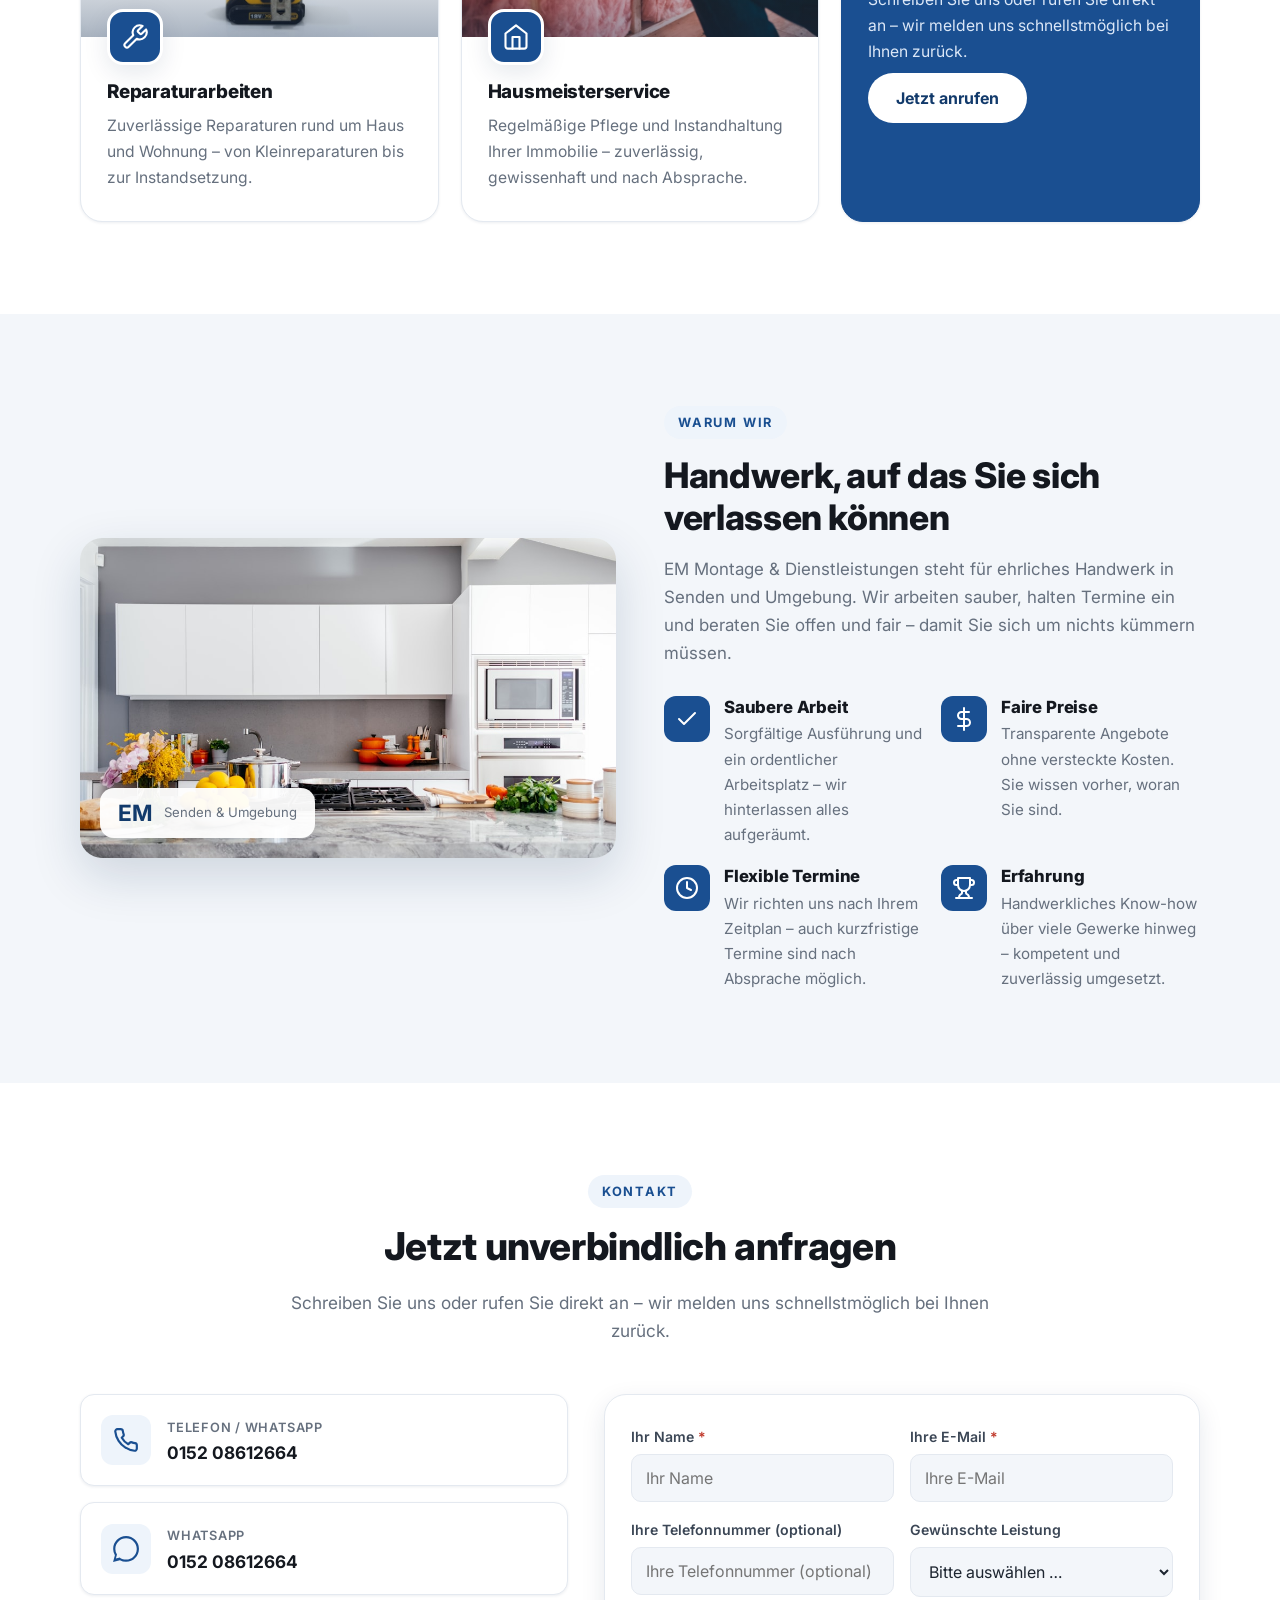
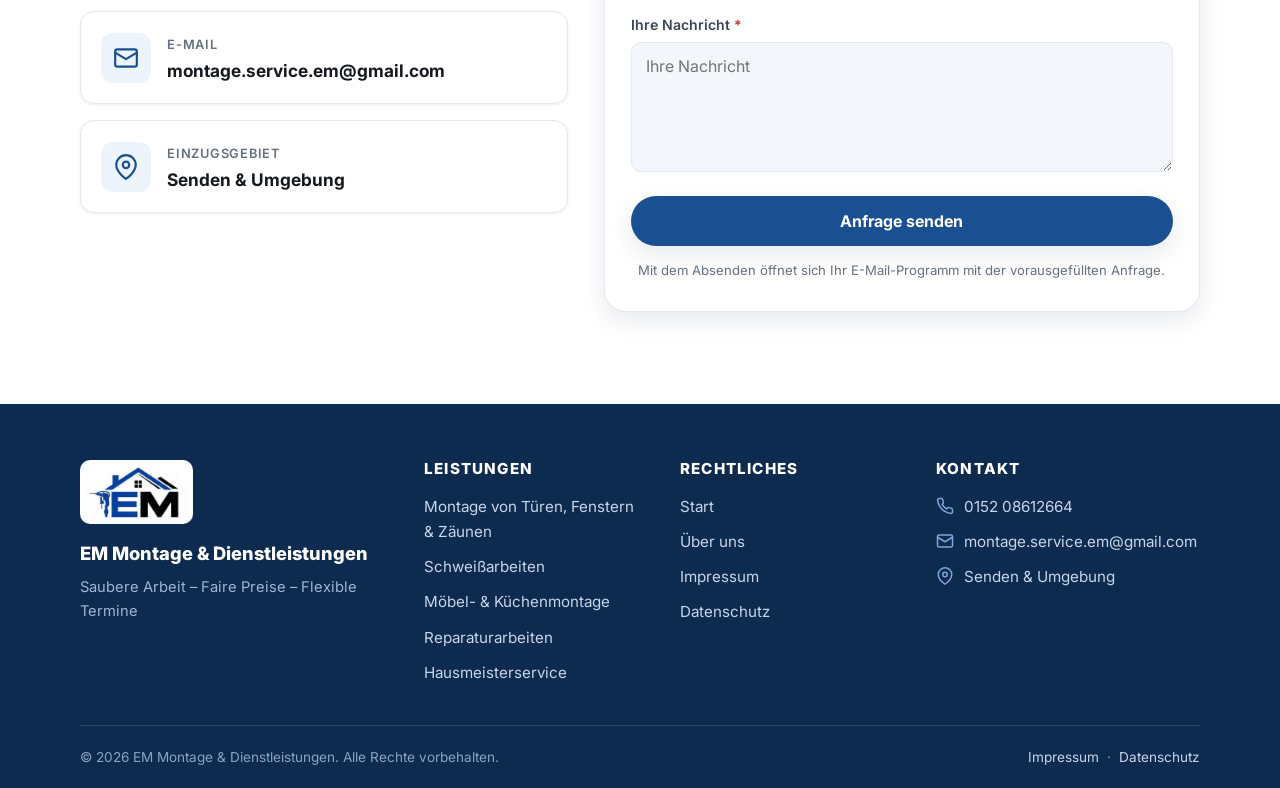
==== commit 4ac41205: "feat: neues EM-Logo (Haus + Bohrmaschine) in Navbar und Footer" ====
--- a/index.html
+++ b/index.html
@@ -27,7 +27,7 @@
         <a class="brand" href="#start" aria-label="EM Montage & Dienstleistungen – Startseite">
           <img
             class="brand__logo"
-            src="assets/img/EM_logo.png"
+            src="assets/img/EM_Montage_logo.png"
             alt="EM Montage & Dienstleistungen Logo"
           />
           <span class="brand__text">
@@ -356,7 +356,7 @@
       <div class="container">
         <div class="footer-grid">
           <div class="footer-col footer-brand">
-            <img class="footer-brand__logo" src="assets/img/EM_logo.png" alt="EM Montage & Dienstleistungen Logo" />
+            <img class="footer-brand__logo" src="assets/img/EM_Montage_logo.png" alt="EM Montage & Dienstleistungen Logo" />
             <p class="footer-brand__name">EM Montage &amp; Dienstleistungen</p>
             <p class="footer-brand__tagline" data-i18n="footer.tagline"></p>
           </div>
